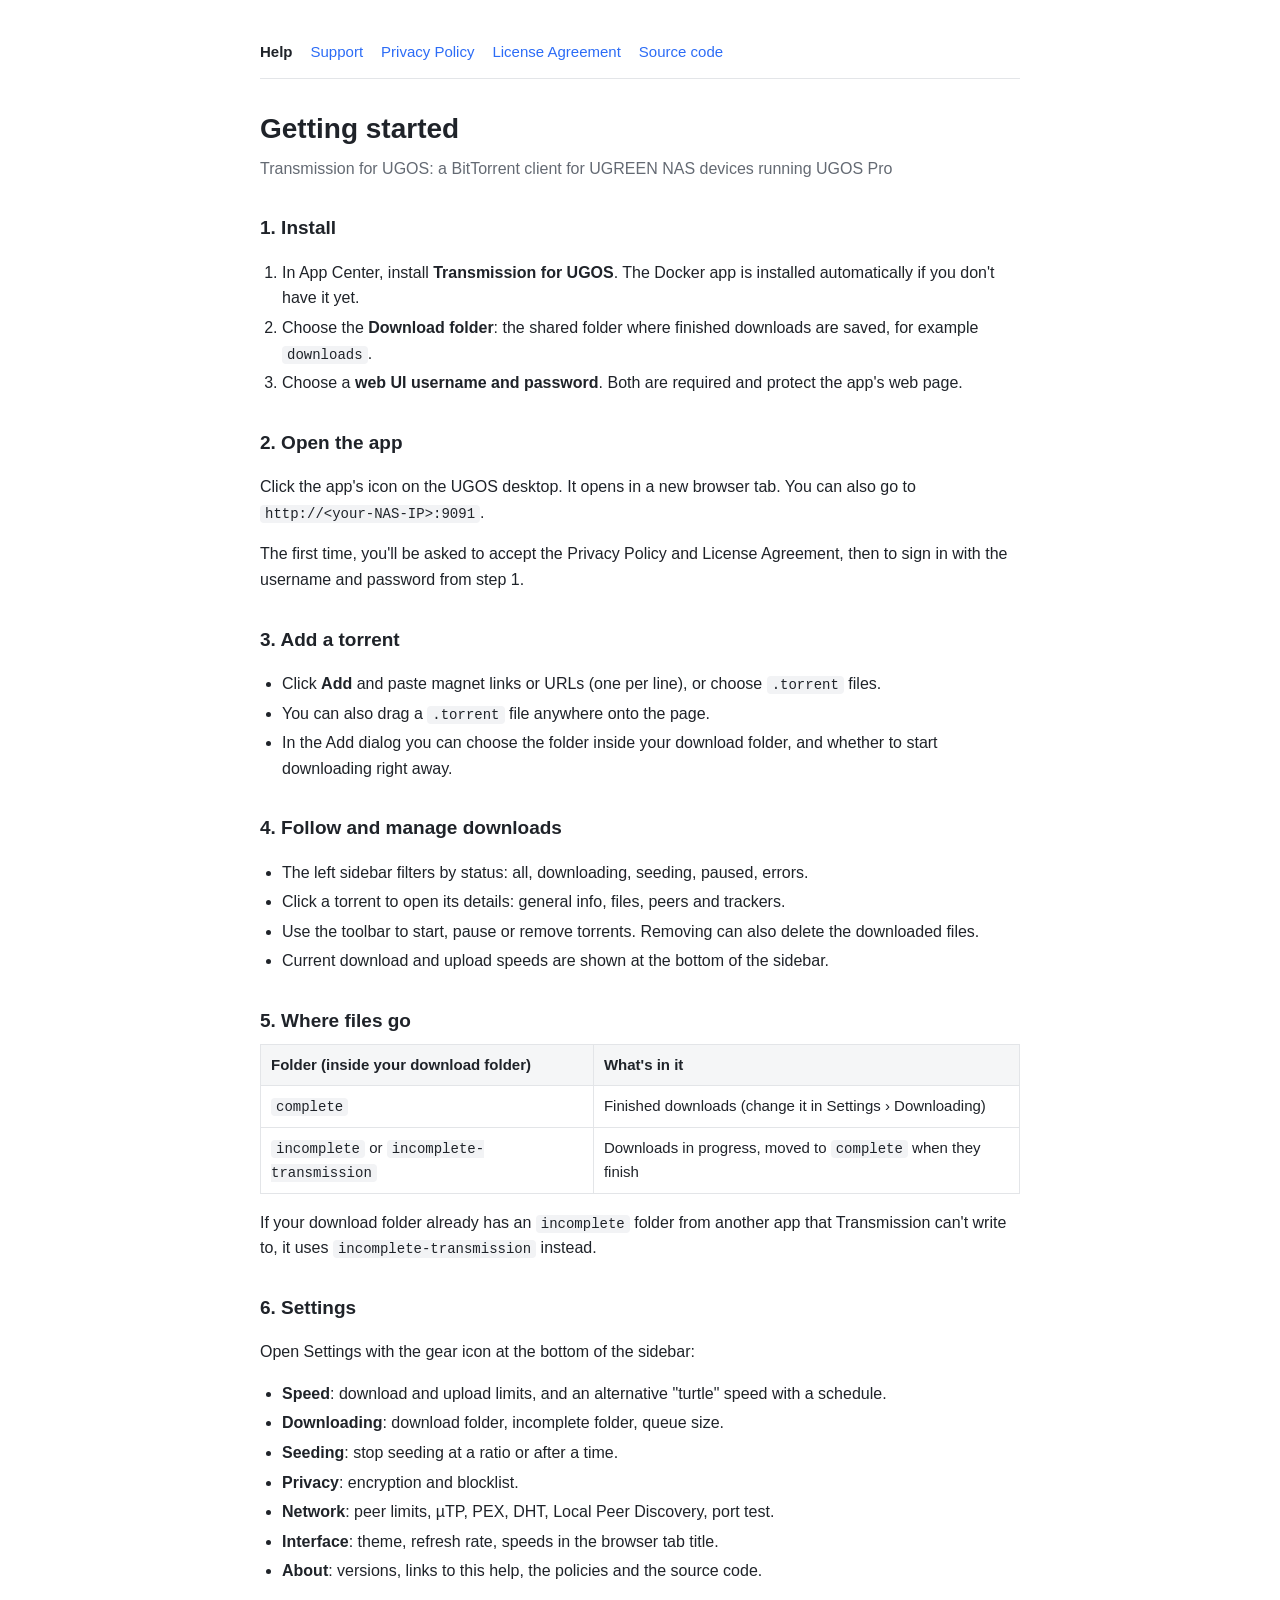
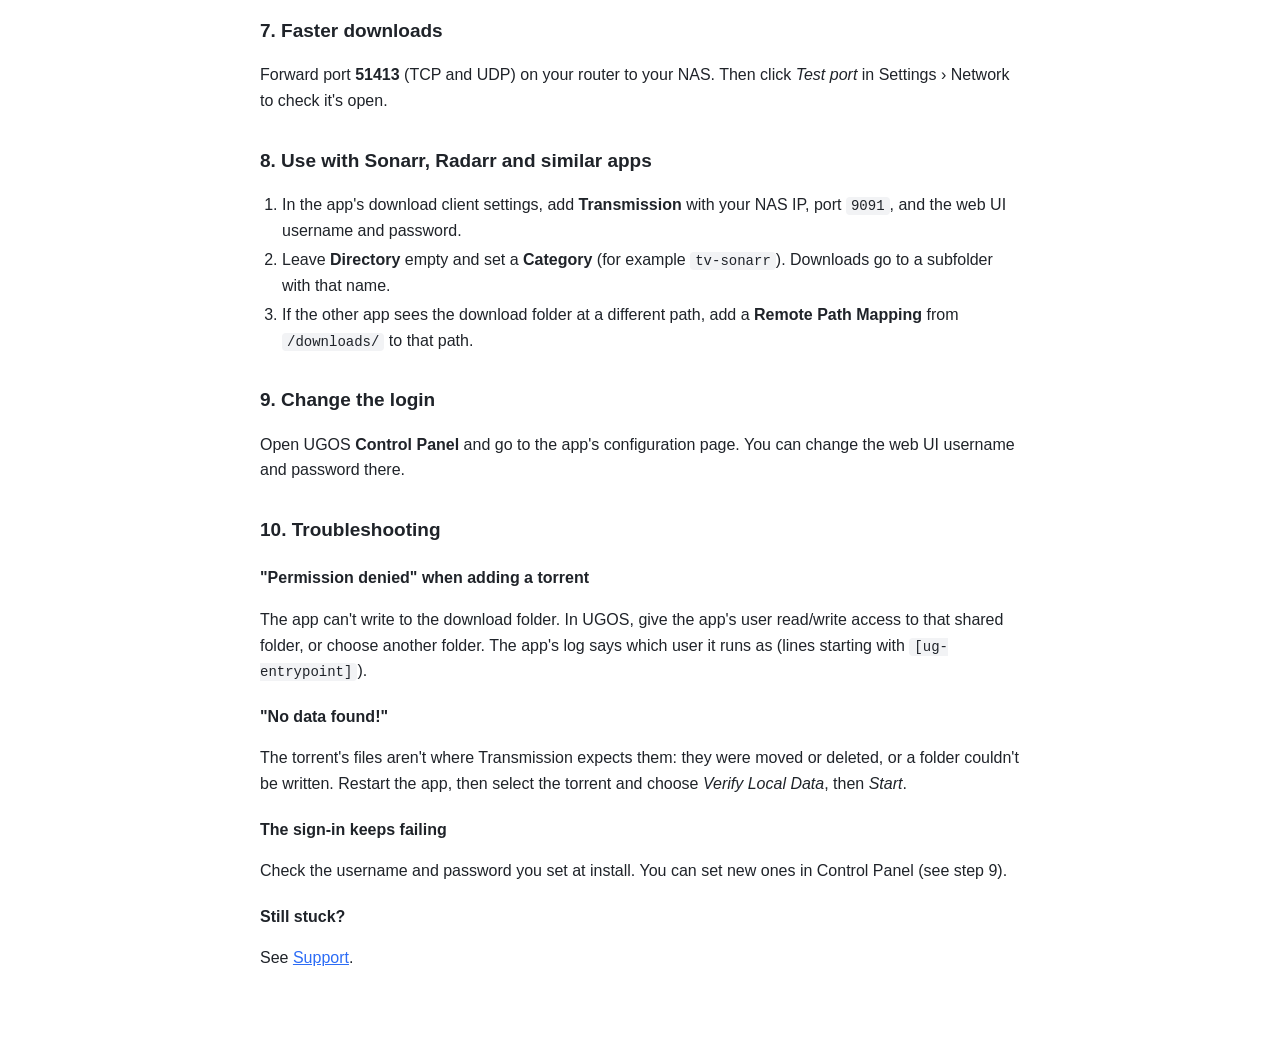
==== docs/help.html @ a15a9229 "Address UGREEN review: compliance links, consent dialog, help pages - project.yaml: privacy, license" ====
<!DOCTYPE html>
<html lang="en">
<head>
<meta charset="utf-8">
<meta name="viewport" content="width=device-width, initial-scale=1">
<title>Help – Transmission for UGOS</title>
<link rel="stylesheet" href="style.css">
</head>
<body>
<main>
<nav><a href="help.html" aria-current="page">Help</a><a href="support.html">Support</a><a href="privacy.html">Privacy Policy</a><a href="license.html">License Agreement</a><a href="https://github.com/emulienfou/ugos-transmission">Source code</a></nav>
<h1>Getting started</h1>
<p class="meta">Transmission for UGOS: a BitTorrent client for UGREEN NAS devices running UGOS Pro</p>

<h2 id="install">1. Install</h2>
<ol>
  <li>In App Center, install <strong>Transmission for UGOS</strong>. The Docker app is installed automatically if you don't have it yet.</li>
  <li>Choose the <strong>Download folder</strong>: the shared folder where finished downloads are saved, for example <code>downloads</code>.</li>
  <li>Choose a <strong>web UI username and password</strong>. Both are required and protect the app's web page.</li>
</ol>

<h2 id="open">2. Open the app</h2>
<p>Click the app's icon on the UGOS desktop. It opens in a new browser tab. You can also go to <code>http://&lt;your-NAS-IP&gt;:9091</code>.</p>
<p>The first time, you'll be asked to accept the Privacy Policy and License Agreement, then to sign in with the username and password from step 1.</p>

<h2 id="add">3. Add a torrent</h2>
<ul>
  <li>Click <strong>Add</strong> and paste magnet links or URLs (one per line), or choose <code>.torrent</code> files.</li>
  <li>You can also drag a <code>.torrent</code> file anywhere onto the page.</li>
  <li>In the Add dialog you can choose the folder inside your download folder, and whether to start downloading right away.</li>
</ul>

<h2 id="manage">4. Follow and manage downloads</h2>
<ul>
  <li>The left sidebar filters by status: all, downloading, seeding, paused, errors.</li>
  <li>Click a torrent to open its details: general info, files, peers and trackers.</li>
  <li>Use the toolbar to start, pause or remove torrents. Removing can also delete the downloaded files.</li>
  <li>Current download and upload speeds are shown at the bottom of the sidebar.</li>
</ul>

<h2 id="folders">5. Where files go</h2>
<table>
  <tr><th>Folder (inside your download folder)</th><th>What's in it</th></tr>
  <tr><td><code>complete</code></td><td>Finished downloads (change it in Settings › Downloading)</td></tr>
  <tr><td><code>incomplete</code> or <code>incomplete-transmission</code></td><td>Downloads in progress, moved to <code>complete</code> when they finish</td></tr>
</table>
<p>If your download folder already has an <code>incomplete</code> folder from another app that Transmission can't write to, it uses <code>incomplete-transmission</code> instead.</p>

<h2 id="settings">6. Settings</h2>
<p>Open Settings with the gear icon at the bottom of the sidebar:</p>
<ul>
  <li><strong>Speed</strong>: download and upload limits, and an alternative "turtle" speed with a schedule.</li>
  <li><strong>Downloading</strong>: download folder, incomplete folder, queue size.</li>
  <li><strong>Seeding</strong>: stop seeding at a ratio or after a time.</li>
  <li><strong>Privacy</strong>: encryption and blocklist.</li>
  <li><strong>Network</strong>: peer limits, µTP, PEX, DHT, Local Peer Discovery, port test.</li>
  <li><strong>Interface</strong>: theme, refresh rate, speeds in the browser tab title.</li>
  <li><strong>About</strong>: versions, links to this help, the policies and the source code.</li>
</ul>

<h2 id="faster">7. Faster downloads</h2>
<p>Forward port <strong>51413</strong> (TCP and UDP) on your router to your NAS. Then click <em>Test port</em> in Settings › Network to check it's open.</p>

<h2 id="arr">8. Use with Sonarr, Radarr and similar apps</h2>
<ol>
  <li>In the app's download client settings, add <strong>Transmission</strong> with your NAS IP, port <code>9091</code>, and the web UI username and password.</li>
  <li>Leave <strong>Directory</strong> empty and set a <strong>Category</strong> (for example <code>tv-sonarr</code>). Downloads go to a subfolder with that name.</li>
  <li>If the other app sees the download folder at a different path, add a <strong>Remote Path Mapping</strong> from <code>/downloads/</code> to that path.</li>
</ol>

<h2 id="change-login">9. Change the login</h2>
<p>Open UGOS <strong>Control Panel</strong> and go to the app's configuration page. You can change the web UI username and password there.</p>

<h2 id="troubleshooting">10. Troubleshooting</h2>
<h3>"Permission denied" when adding a torrent</h3>
<p>The app can't write to the download folder. In UGOS, give the app's user read/write access to that shared folder, or choose another folder. The app's log says which user it runs as (lines starting with <code>[ug-entrypoint]</code>).</p>
<h3>"No data found!"</h3>
<p>The torrent's files aren't where Transmission expects them: they were moved or deleted, or a folder couldn't be written. Restart the app, then select the torrent and choose <em>Verify Local Data</em>, then <em>Start</em>.</p>
<h3>The sign-in keeps failing</h3>
<p>Check the username and password you set at install. You can set new ones in Control Panel (see step 9).</p>
<h3>Still stuck?</h3>
<p>See <a href="support.html">Support</a>.</p>
</main>
</body>
</html>
---- docs/style.css ----
body { font: 16px/1.6 -apple-system, BlinkMacSystemFont, "Segoe UI", Roboto, sans-serif; color: #1f2329; background: #fff; margin: 0; }
main { max-width: 760px; margin: 0 auto; padding: 40px 20px 64px; }
h1 { font-size: 28px; margin: 0 0 4px; }
h2 { font-size: 19px; margin: 32px 0 8px; }
nav { display: flex; flex-wrap: wrap; gap: 6px 18px; font-size: 15px; margin: 0 0 28px; padding-bottom: 14px; border-bottom: 1px solid #e3e5e8; }
nav a { text-decoration: none; }
nav a[aria-current] { font-weight: 600; color: inherit; }
.meta { color: #646a73; margin: 0 0 24px; }
a { color: #2c6cf6; }
table { border-collapse: collapse; width: 100%; margin: 8px 0; font-size: 15px; }
th, td { text-align: left; vertical-align: top; border: 1px solid #e3e5e8; padding: 8px 10px; }
th { background: #f5f6f7; }
code { background: #f2f3f5; padding: 1px 5px; border-radius: 4px; font-size: 14px; }
@media (prefers-color-scheme: dark) {
  body { color: #e6e8eb; background: #17181a; }
  .meta { color: #9aa0a8; }
  a { color: #6a9aff; }
  th, td, nav { border-color: #33363b; }
  th { background: #222428; }
  code { background: #26282c; }
}
h3 { font-size: 16px; margin: 20px 0 6px; }
ol, ul { padding-left: 22px; }
li { margin: 4px 0; }
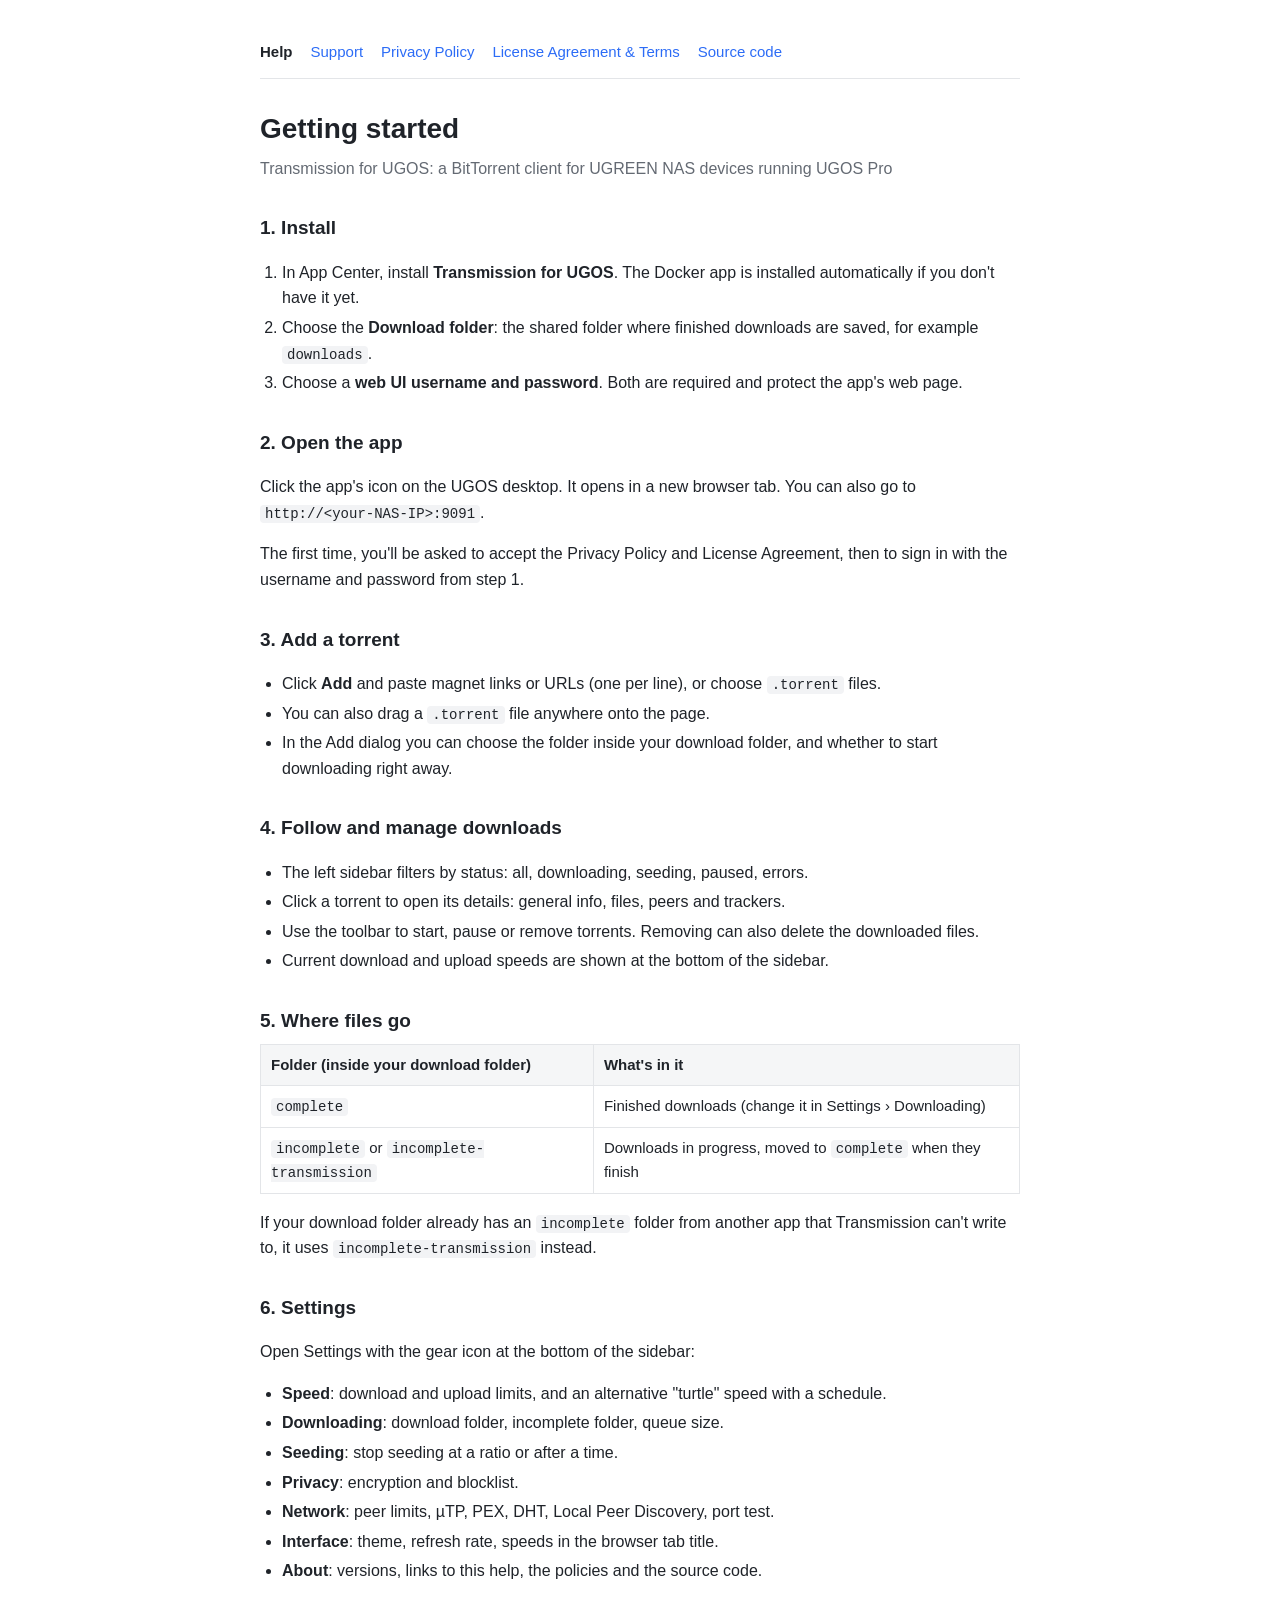
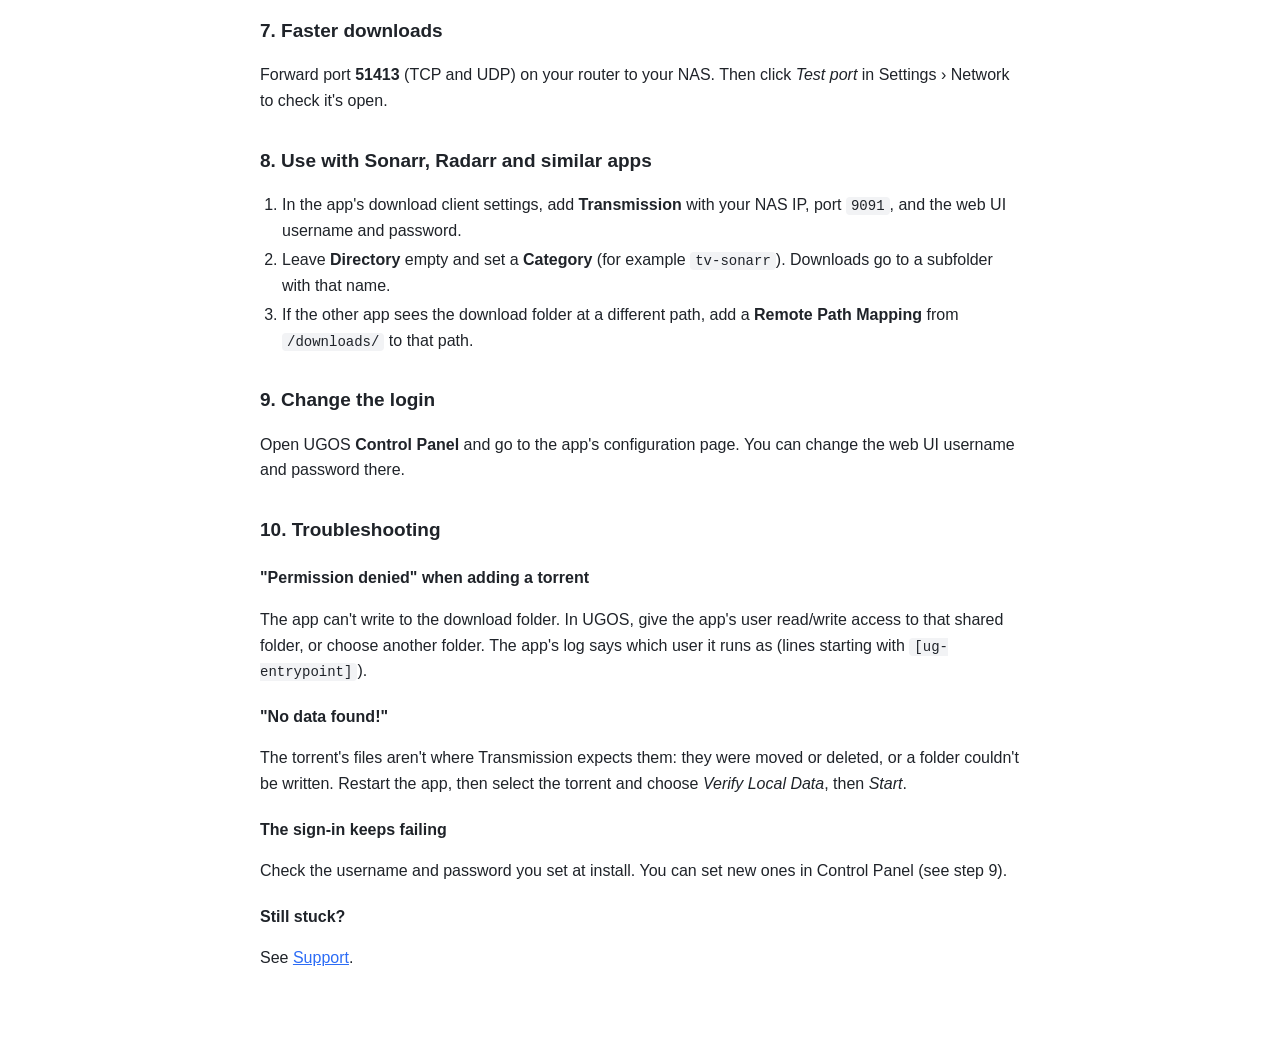
==== commit 64b3f5cd: "Add service-provider terms, restart: always - License page becomes License Agreement and Terms of Us" ====
--- a/docs/help.html
+++ b/docs/help.html
@@ -8,7 +8,7 @@
 </head>
 <body>
 <main>
-<nav><a href="help.html" aria-current="page">Help</a><a href="support.html">Support</a><a href="privacy.html">Privacy Policy</a><a href="license.html">License Agreement</a><a href="https://github.com/emulienfou/ugos-transmission">Source code</a></nav>
+<nav><a href="help.html" aria-current="page">Help</a><a href="support.html">Support</a><a href="privacy.html">Privacy Policy</a><a href="license.html">License Agreement &amp; Terms</a><a href="https://github.com/emulienfou/ugos-transmission">Source code</a></nav>
 <h1>Getting started</h1>
 <p class="meta">Transmission for UGOS: a BitTorrent client for UGREEN NAS devices running UGOS Pro</p>
 
